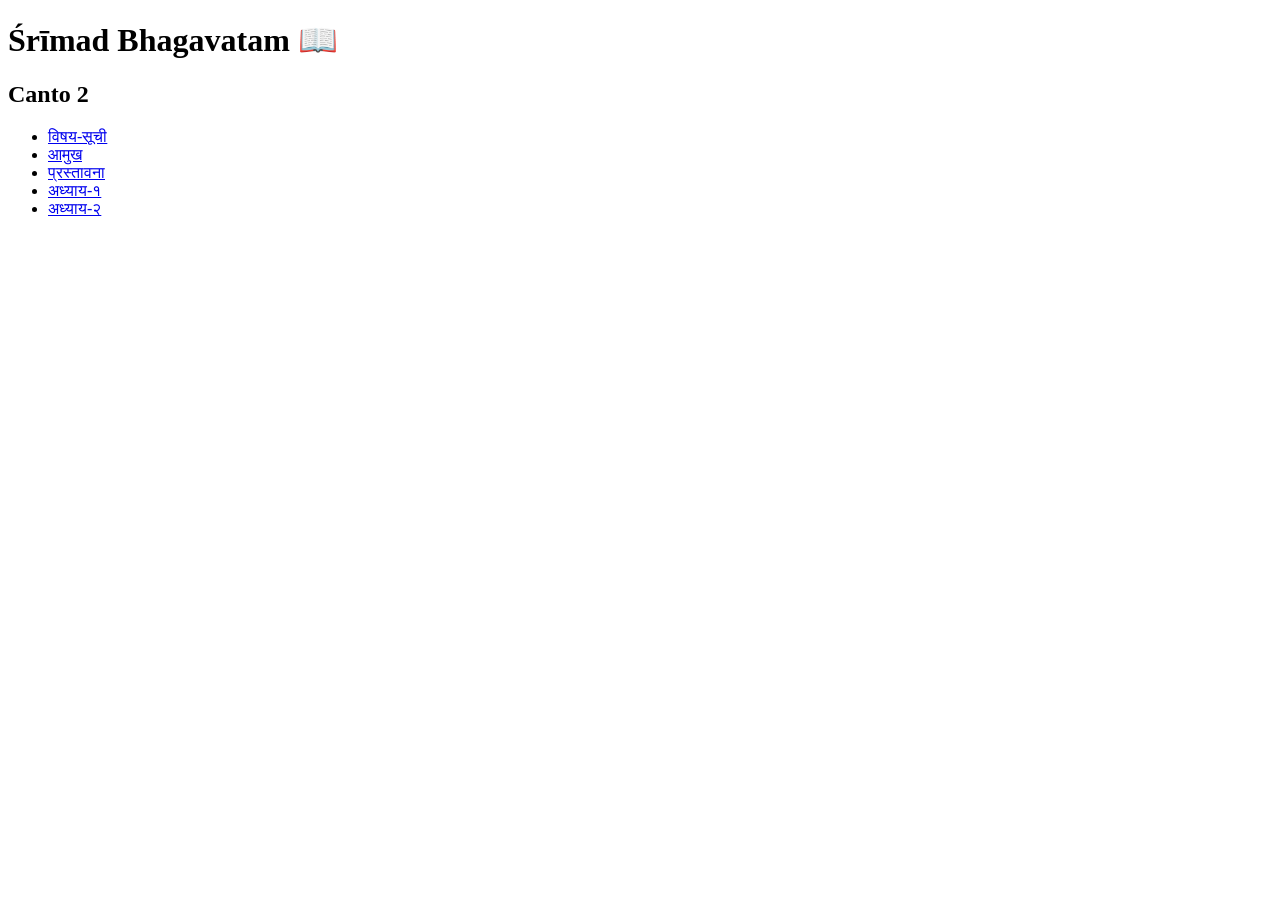
==== index.html @ 479b86d8 "Add Canto 2 links to index.html" ====
<!DOCTYPE html>
<html>
<head>
  <title>Bhagavatam Reading</title>
</head>
<body>

<h1>Śrīmad Bhagavatam 📖</h1>

<h2>Canto 2</h2>
<ul>
  <li><a href="Canto2/विषय-सूची.pdf" target="_blank"> विषय-सूची </a></li>
  <li><a href="Canto2/आमुख.pdf" target="_blank"> आमुख </a></li>
  <li><a href="Canto2/आमुख.pdf" target="_blank"> प्रस्तावना  </a></li>
  <li><a href="Canto2/आमुख.pdf" target="_blank"> अध्याय-१ </a></li>
  <li><a href="Canto2/आमुख.pdf" target="_blank"> अध्याय-२ </a></li>
</ul>

</body>
</html>
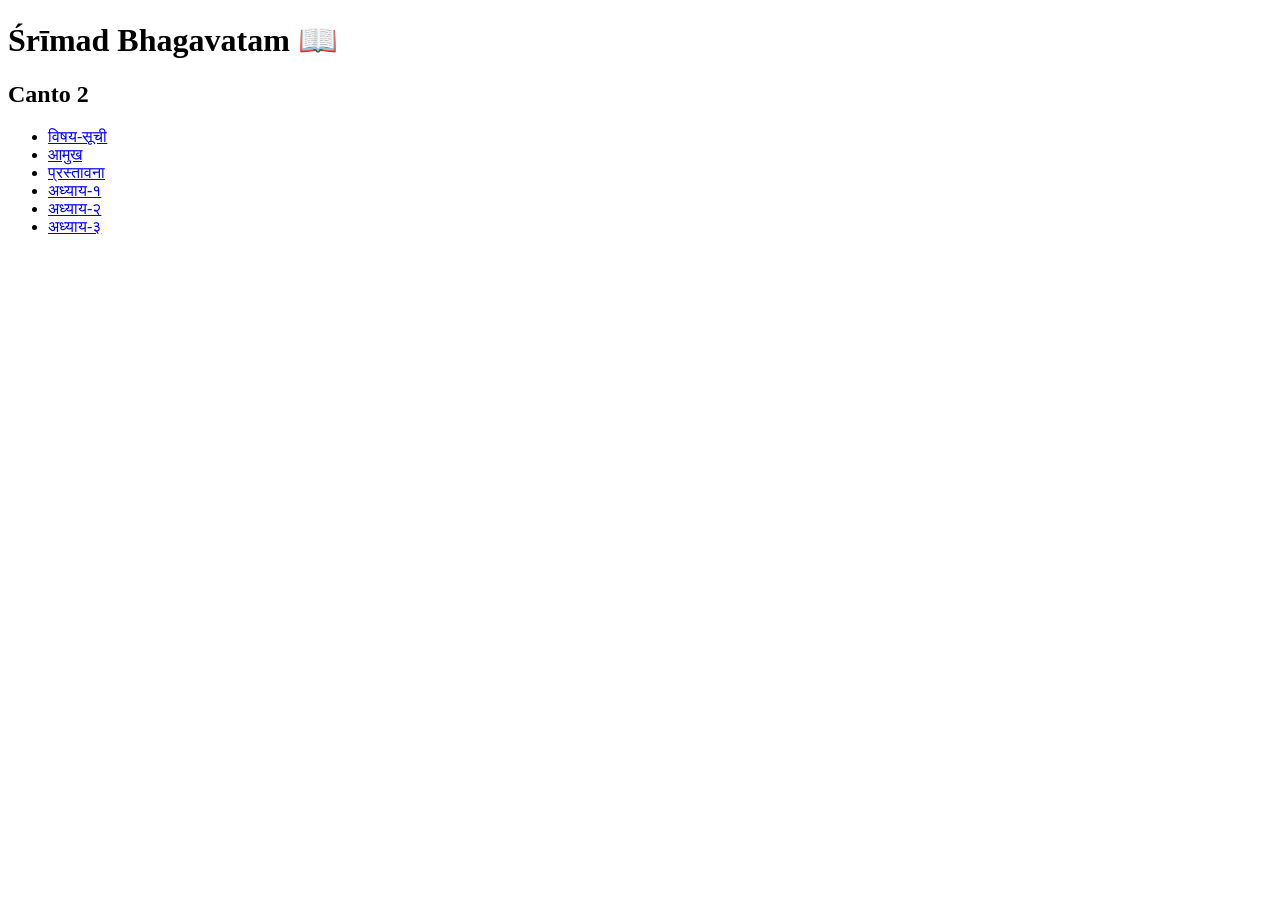
==== commit 32742fd3: "Add link for अध्याय-३ in index.html" ====
--- a/index.html
+++ b/index.html
@@ -11,9 +11,10 @@
 <ul>
   <li><a href="Canto2/विषय-सूची.pdf" target="_blank"> विषय-सूची </a></li>
   <li><a href="Canto2/आमुख.pdf" target="_blank"> आमुख </a></li>
-  <li><a href="Canto2/आमुख.pdf" target="_blank"> प्रस्तावना  </a></li>
-  <li><a href="Canto2/आमुख.pdf" target="_blank"> अध्याय-१ </a></li>
-  <li><a href="Canto2/आमुख.pdf" target="_blank"> अध्याय-२ </a></li>
+  <li><a href="Canto2/प्रस्तावना.pdf" target="_blank"> प्रस्तावना  </a></li>
+  <li><a href="Canto2/अध्याय-१.pdf" target="_blank"> अध्याय-१ </a></li>
+  <li><a href="Canto2/अध्याय-२.pdf" target="_blank"> अध्याय-२ </a></li>
+  <li><a href="Canto2/अध्याय-३.pdf" target="_blank"> अध्याय-३ </a></li>
 </ul>
 
 </body>
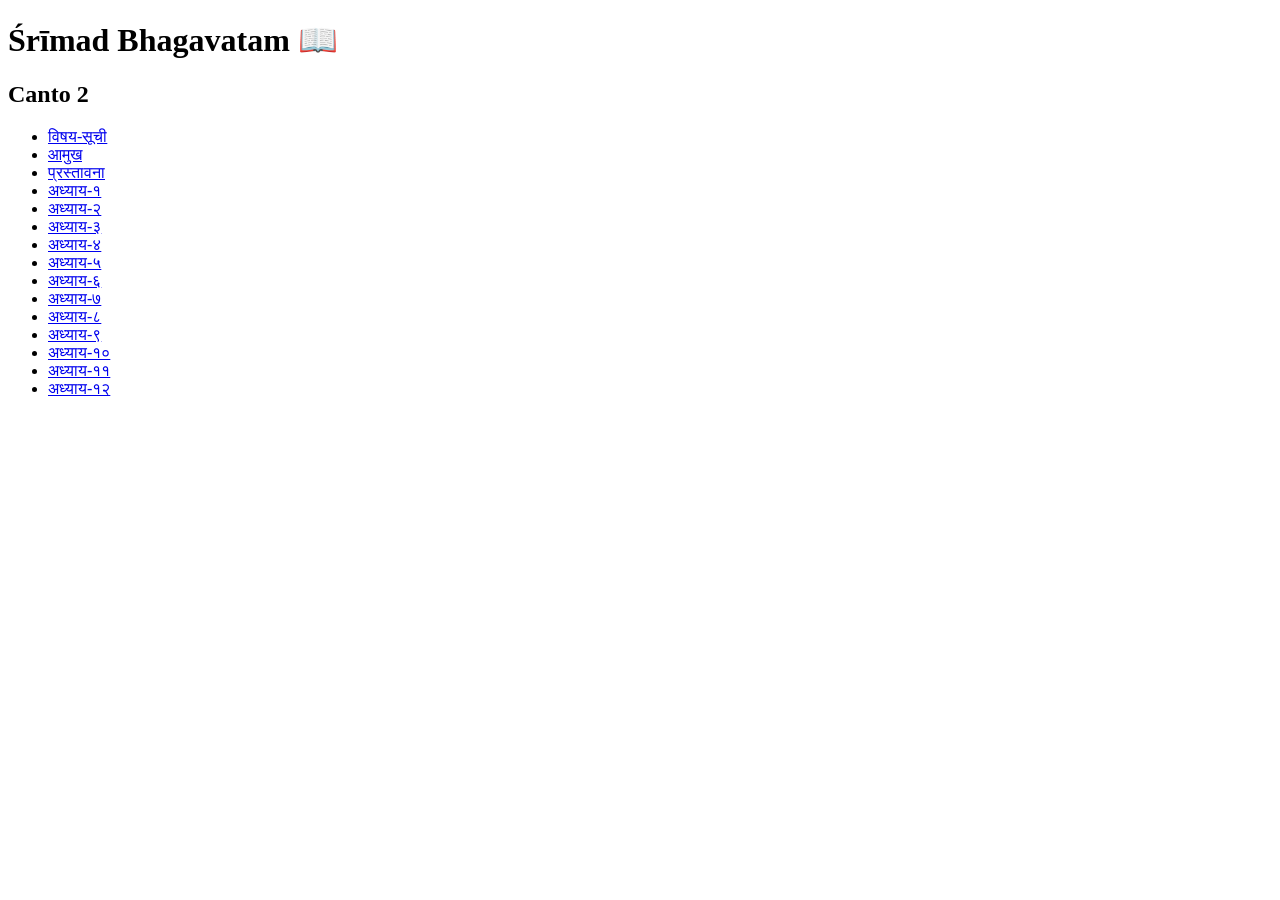
==== commit 7ff9c9b5: "Add links for chapters 4 to 12 in index.html" ====
--- a/index.html
+++ b/index.html
@@ -15,6 +15,15 @@
   <li><a href="Canto2/अध्याय-१.pdf" target="_blank"> अध्याय-१ </a></li>
   <li><a href="Canto2/अध्याय-२.pdf" target="_blank"> अध्याय-२ </a></li>
   <li><a href="Canto2/अध्याय-३.pdf" target="_blank"> अध्याय-३ </a></li>
+  <li><a href="Canto2/अध्याय-४.pdf" target="_blank"> अध्याय-४ </a></li>
+  <li><a href="Canto2/अध्याय-५.pdf" target="_blank"> अध्याय-५ </a></li>
+  <li><a href="Canto2/अध्याय-६.pdf" target="_blank"> अध्याय-६ </a></li>
+  <li><a href="Canto2/अध्याय-७.pdf" target="_blank"> अध्याय-७ </a></li>
+  <li><a href="Canto2/अध्याय-८.pdf" target="_blank"> अध्याय-८ </a></li>
+  <li><a href="Canto2/अध्याय-९.pdf" target="_blank"> अध्याय-९ </a></li>
+  <li><a href="Canto2/अध्याय-१०.pdf" target="_blank"> अध्याय-१० </a></li>
+  <li><a href="Canto2/अध्याय-११.pdf" target="_blank"> अध्याय-११ </a></li>
+  <li><a href="Canto2/अध्याय-१२.pdf" target="_blank"> अध्याय-१२ </a></li>
 </ul>
 
 </body>
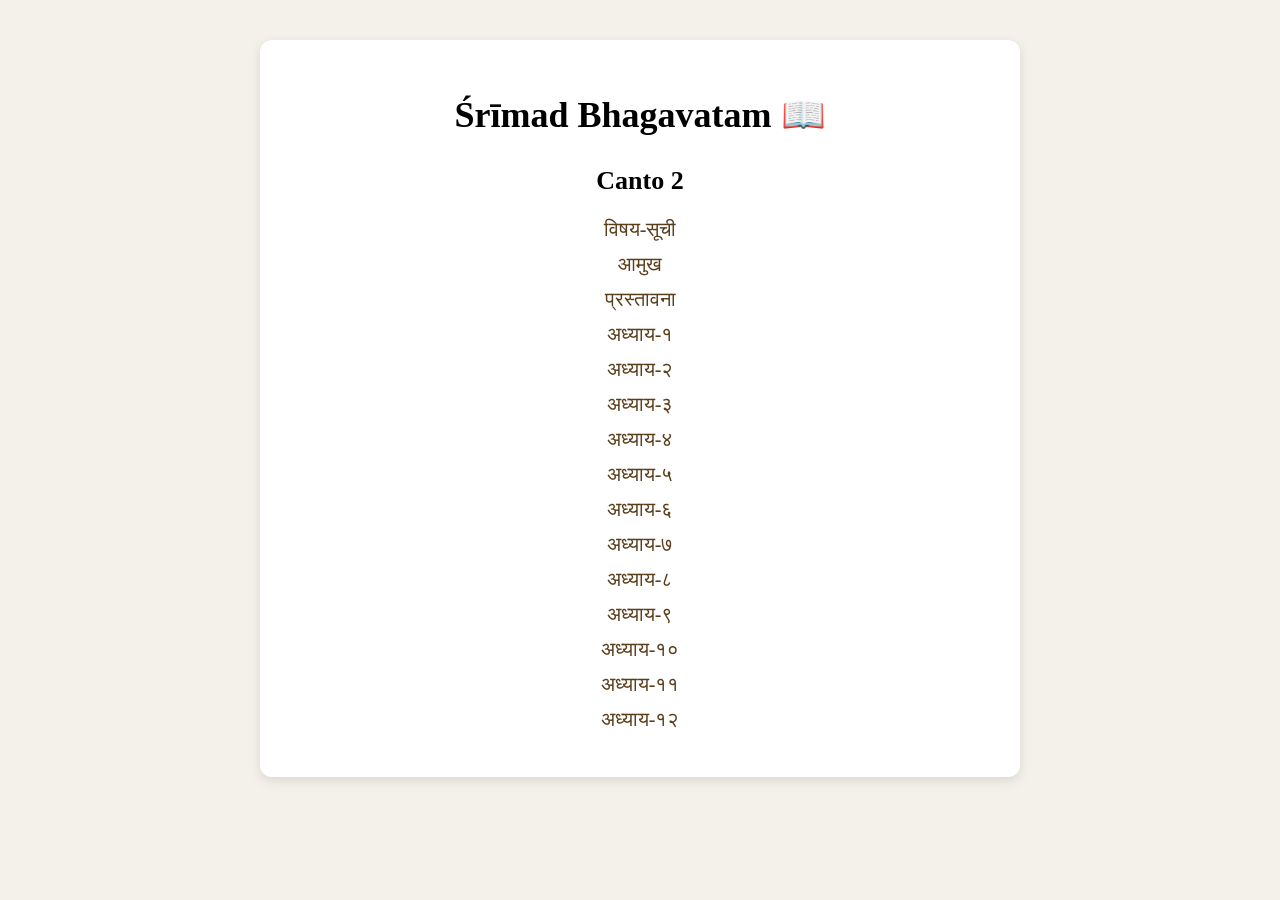
==== commit 38cdea3a: "Add styling and structure to index.html" ====
--- a/index.html
+++ b/index.html
@@ -2,12 +2,72 @@
 <html>
 <head>
   <title>Bhagavatam Reading</title>
+
+  <style>
+    body {
+      margin: 0;
+      font-family: Georgia, serif;
+      background: #f4f1ea;
+      display: flex;
+      justify-content: center;
+    }
+
+    .container {
+      max-width: 700px;
+      width: 100%;
+      background: white;
+      padding: 30px;
+      margin-top: 40px;
+      border-radius: 12px;
+      box-shadow: 0 4px 12px rgba(0,0,0,0.1);
+    }
+
+    h1 {
+      text-align: center;
+      font-size: 36px;
+      margin-bottom: 10px;
+    }
+
+    h2 {
+      text-align: center;
+      margin-top: 30px;
+      font-size: 26px;
+    }
+
+    ul {
+      list-style: none;
+      padding: 0;
+      margin-top: 20px;
+    }
+
+    li {
+      margin: 12px 0;
+      text-align: center;
+    }
+
+    a {
+      text-decoration: none;
+      font-size: 20px;
+      color: #5a3e1b;
+      padding: 8px 12px;
+      border-radius: 6px;
+      transition: 0.2s;
+    }
+
+    a:hover {
+      background: #f0e6d6;
+    }
+  </style>
 </head>
+
 <body>
+
+<div class="container">
 
 <h1>Śrīmad Bhagavatam 📖</h1>
 
 <h2>Canto 2</h2>
+
 <ul>
   <li><a href="Canto2/विषय-सूची.pdf" target="_blank"> विषय-सूची </a></li>
   <li><a href="Canto2/आमुख.pdf" target="_blank"> आमुख </a></li>
@@ -26,5 +86,7 @@
   <li><a href="Canto2/अध्याय-१२.pdf" target="_blank"> अध्याय-१२ </a></li>
 </ul>
 
+</div>
+
 </body>
 </html>
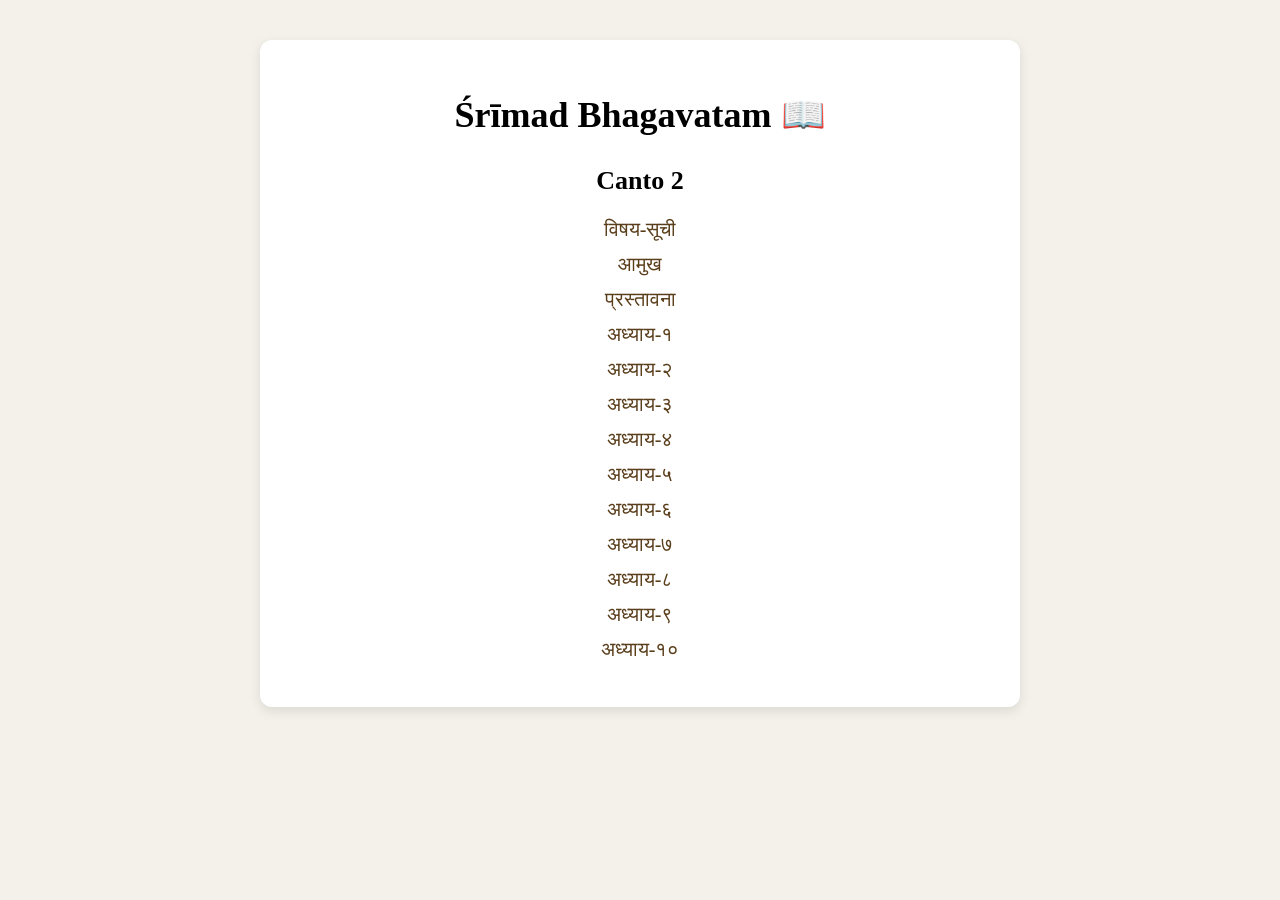
==== commit 569980e8: "Remove links to अध्याय-११ and अध्याय-१२" ====
--- a/index.html
+++ b/index.html
@@ -82,8 +82,6 @@
   <li><a href="Canto2/अध्याय-८.pdf" target="_blank"> अध्याय-८ </a></li>
   <li><a href="Canto2/अध्याय-९.pdf" target="_blank"> अध्याय-९ </a></li>
   <li><a href="Canto2/अध्याय-१०.pdf" target="_blank"> अध्याय-१० </a></li>
-  <li><a href="Canto2/अध्याय-११.pdf" target="_blank"> अध्याय-११ </a></li>
-  <li><a href="Canto2/अध्याय-१२.pdf" target="_blank"> अध्याय-१२ </a></li>
 </ul>
 
 </div>
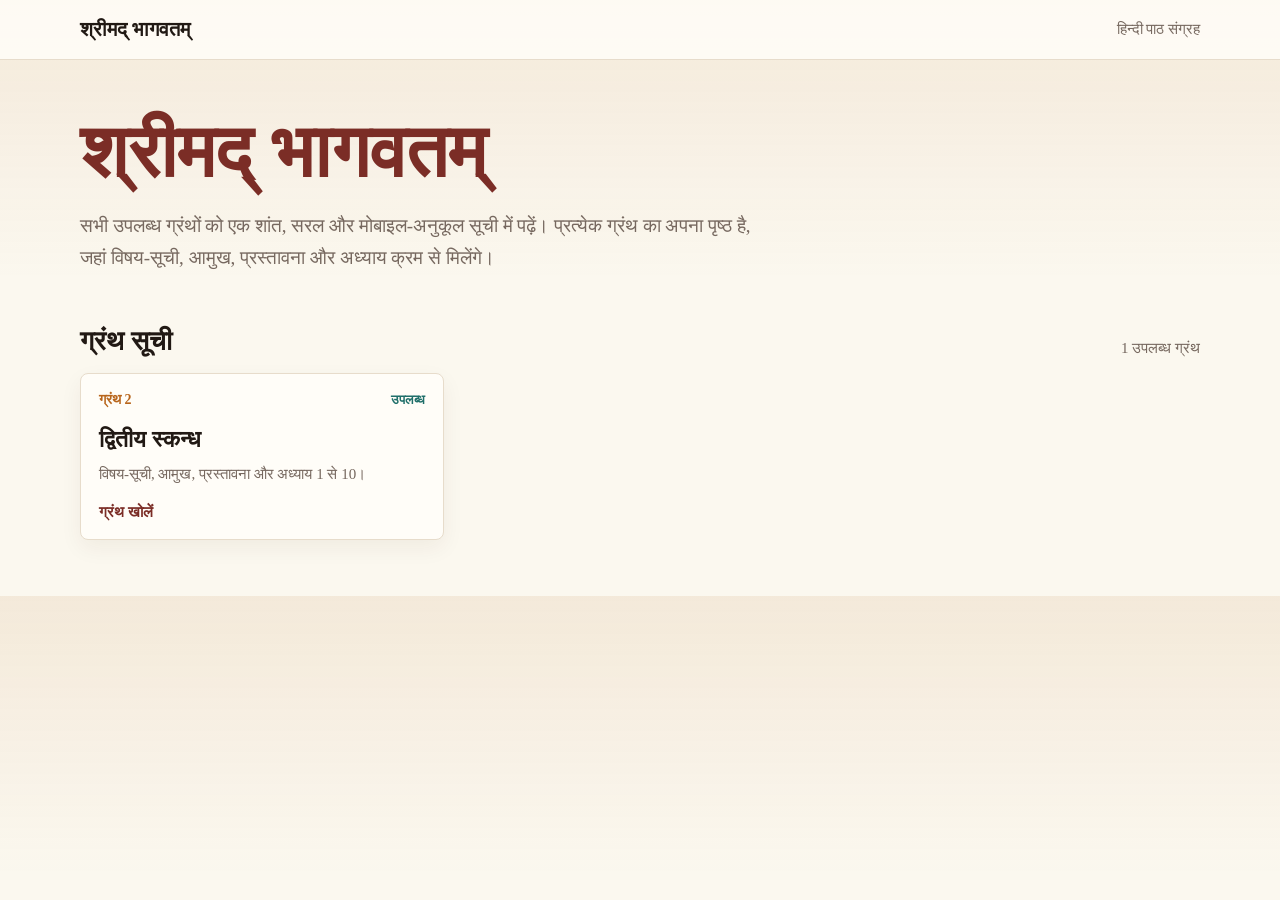
==== commit 1973219a: "added New design" ====
--- a/index.html
+++ b/index.html
@@ -1,90 +1,40 @@
 <!DOCTYPE html>
-<html>
+<html lang="hi">
 <head>
-  <title>Bhagavatam Reading</title>
+  <meta charset="UTF-8">
+  <meta name="viewport" content="width=device-width, initial-scale=1.0">
+  <title>श्रीमद् भागवतम् - ग्रंथ सूची</title>
+  <link rel="stylesheet" href="assets/styles.css">
+</head>
+<body>
+  <header class="site-header">
+    <div class="header-inner">
+      <a class="brand" href="index.html">श्रीमद् भागवतम्</a>
+      <div class="nav-note">हिन्दी पाठ संग्रह</div>
+    </div>
+  </header>
 
-  <style>
-    body {
-      margin: 0;
-      font-family: Georgia, serif;
-      background: #f4f1ea;
-      display: flex;
-      justify-content: center;
-    }
+  <main class="main">
+    <section class="hero">
+      <h1>श्रीमद् भागवतम्</h1>
+      <p>सभी उपलब्ध ग्रंथों को एक शांत, सरल और मोबाइल-अनुकूल सूची में पढ़ें। प्रत्येक ग्रंथ का अपना पृष्ठ है, जहां विषय-सूची, आमुख, प्रस्तावना और अध्याय क्रम से मिलेंगे।</p>
+    </section>
 
-    .container {
-      max-width: 700px;
-      width: 100%;
-      background: white;
-      padding: 30px;
-      margin-top: 40px;
-      border-radius: 12px;
-      box-shadow: 0 4px 12px rgba(0,0,0,0.1);
-    }
+    <section aria-labelledby="books-title">
+      <div class="section-title">
+        <h2 id="books-title">ग्रंथ सूची</h2>
+        <div class="count">1 उपलब्ध ग्रंथ</div>
+      </div>
 
-    h1 {
-      text-align: center;
-      font-size: 36px;
-      margin-bottom: 10px;
-    }
-
-    h2 {
-      text-align: center;
-      margin-top: 30px;
-      font-size: 26px;
-    }
-
-    ul {
-      list-style: none;
-      padding: 0;
-      margin-top: 20px;
-    }
-
-    li {
-      margin: 12px 0;
-      text-align: center;
-    }
-
-    a {
-      text-decoration: none;
-      font-size: 20px;
-      color: #5a3e1b;
-      padding: 8px 12px;
-      border-radius: 6px;
-      transition: 0.2s;
-    }
-
-    a:hover {
-      background: #f0e6d6;
-    }
-  </style>
-</head>
-
-<body>
-
-<div class="container">
-
-<h1>Śrīmad Bhagavatam 📖</h1>
-
-<h2>Canto 2</h2>
-
-<ul>
-  <li><a href="Canto2/विषय-सूची.pdf" target="_blank"> विषय-सूची </a></li>
-  <li><a href="Canto2/आमुख.pdf" target="_blank"> आमुख </a></li>
-  <li><a href="Canto2/प्रस्तावना.pdf" target="_blank"> प्रस्तावना  </a></li>
-  <li><a href="Canto2/अध्याय-१.pdf" target="_blank"> अध्याय-१ </a></li>
-  <li><a href="Canto2/अध्याय-२.pdf" target="_blank"> अध्याय-२ </a></li>
-  <li><a href="Canto2/अध्याय-३.pdf" target="_blank"> अध्याय-३ </a></li>
-  <li><a href="Canto2/अध्याय-४.pdf" target="_blank"> अध्याय-४ </a></li>
-  <li><a href="Canto2/अध्याय-५.pdf" target="_blank"> अध्याय-५ </a></li>
-  <li><a href="Canto2/अध्याय-६.pdf" target="_blank"> अध्याय-६ </a></li>
-  <li><a href="Canto2/अध्याय-७.pdf" target="_blank"> अध्याय-७ </a></li>
-  <li><a href="Canto2/अध्याय-८.pdf" target="_blank"> अध्याय-८ </a></li>
-  <li><a href="Canto2/अध्याय-९.pdf" target="_blank"> अध्याय-९ </a></li>
-  <li><a href="Canto2/अध्याय-१०.pdf" target="_blank"> अध्याय-१० </a></li>
-</ul>
-
-</div>
-
+      <div class="book-grid">
+        <a class="book-card" href="books/canto-2.html">
+          <div class="book-kicker">ग्रंथ 2 <span class="status">उपलब्ध</span></div>
+          <h3>द्वितीय स्कन्ध</h3>
+          <p>विषय-सूची, आमुख, प्रस्तावना और अध्याय 1 से 10।</p>
+          <span class="open-label">ग्रंथ खोलें</span>
+        </a>
+      </div>
+    </section>
+  </main>
 </body>
 </html>
--- a/assets/styles.css
+++ b/assets/styles.css
@@ -0,0 +1,291 @@
+:root {
+  --paper: #fbf8ef;
+  --surface: #fffdf8;
+  --ink: #211914;
+  --muted: #76685f;
+  --saffron: #b8651b;
+  --maroon: #7b2d26;
+  --teal: #1f6f6a;
+  --line: #e7dccb;
+  --shadow: 0 16px 40px rgba(64, 41, 21, 0.12);
+}
+
+* {
+  box-sizing: border-box;
+}
+
+body {
+  margin: 0;
+  color: var(--ink);
+  font-family: Georgia, "Noto Serif Devanagari", "Noto Serif", serif;
+  background:
+    linear-gradient(180deg, rgba(184, 101, 27, 0.10), transparent 280px),
+    var(--paper);
+}
+
+a {
+  color: inherit;
+  text-decoration: none;
+}
+
+.site-header {
+  border-bottom: 1px solid var(--line);
+  background: rgba(255, 253, 248, 0.88);
+}
+
+.header-inner,
+.main {
+  width: min(1120px, calc(100% - 32px));
+  margin: 0 auto;
+}
+
+.narrow {
+  width: min(980px, calc(100% - 32px));
+}
+
+.header-inner {
+  display: flex;
+  align-items: center;
+  justify-content: space-between;
+  gap: 18px;
+  padding: 18px 0;
+}
+
+.brand {
+  font-size: 20px;
+  font-weight: 700;
+  letter-spacing: 0;
+}
+
+.nav-note,
+.back-link {
+  font-size: 15px;
+}
+
+.nav-note {
+  color: var(--muted);
+}
+
+.back-link {
+  color: var(--maroon);
+  font-weight: 700;
+}
+
+.hero {
+  padding: 54px 0 34px;
+}
+
+.hero h1,
+.book-hero h1 {
+  margin: 0;
+  color: var(--maroon);
+  font-size: clamp(42px, 7vw, 74px);
+  line-height: 1.05;
+  letter-spacing: 0;
+}
+
+.hero p,
+.book-hero p {
+  max-width: 680px;
+  margin: 18px 0 0;
+  color: var(--muted);
+  font-size: 19px;
+  line-height: 1.7;
+}
+
+.section-title {
+  display: flex;
+  align-items: end;
+  justify-content: space-between;
+  gap: 16px;
+  margin: 18px 0 16px;
+}
+
+.section-title h2 {
+  margin: 0;
+  font-size: 27px;
+  letter-spacing: 0;
+}
+
+.count {
+  color: var(--muted);
+  font-size: 15px;
+}
+
+.book-grid {
+  display: grid;
+  grid-template-columns: repeat(3, minmax(0, 1fr));
+  gap: 14px;
+  padding-bottom: 56px;
+}
+
+.book-card {
+  min-height: 150px;
+  padding: 18px;
+  border: 1px solid var(--line);
+  border-radius: 8px;
+  background: var(--surface);
+  box-shadow: 0 8px 22px rgba(64, 41, 21, 0.06);
+  transition: transform 0.18s ease, box-shadow 0.18s ease, border-color 0.18s ease;
+}
+
+.book-card:hover {
+  transform: translateY(-3px);
+  border-color: rgba(184, 101, 27, 0.45);
+  box-shadow: var(--shadow);
+}
+
+.book-kicker {
+  display: flex;
+  align-items: center;
+  justify-content: space-between;
+  gap: 12px;
+  color: var(--saffron);
+  font-size: 14px;
+  font-weight: 700;
+  text-transform: uppercase;
+}
+
+.status {
+  color: var(--teal);
+  font-size: 13px;
+  text-transform: none;
+}
+
+.book-card h3 {
+  margin: 18px 0 8px;
+  font-size: 23px;
+  line-height: 1.25;
+  letter-spacing: 0;
+}
+
+.book-card p {
+  margin: 0;
+  color: var(--muted);
+  font-size: 15px;
+  line-height: 1.55;
+}
+
+.open-label {
+  display: inline-block;
+  margin-top: 18px;
+  color: var(--maroon);
+  font-size: 15px;
+  font-weight: 700;
+}
+
+.book-hero {
+  padding: 48px 0 28px;
+}
+
+.eyebrow {
+  color: var(--saffron);
+  font-size: 15px;
+  font-weight: 700;
+  text-transform: uppercase;
+}
+
+.book-hero h1 {
+  margin-top: 10px;
+}
+
+.content-panel {
+  margin: 14px 0 56px;
+  border: 1px solid var(--line);
+  border-radius: 8px;
+  background: var(--surface);
+  box-shadow: var(--shadow);
+  overflow: hidden;
+}
+
+.panel-header {
+  display: flex;
+  align-items: center;
+  justify-content: space-between;
+  gap: 16px;
+  padding: 20px 22px;
+  border-bottom: 1px solid var(--line);
+}
+
+.panel-header h2 {
+  margin: 0;
+  font-size: 24px;
+  letter-spacing: 0;
+}
+
+.panel-header span {
+  color: var(--muted);
+  font-size: 15px;
+}
+
+.link-list {
+  display: grid;
+  grid-template-columns: repeat(2, minmax(0, 1fr));
+  gap: 1px;
+  margin: 0;
+  padding: 0;
+  list-style: none;
+  background: var(--line);
+}
+
+.link-list li {
+  background: var(--surface);
+}
+
+.doc-link {
+  display: flex;
+  align-items: center;
+  justify-content: space-between;
+  gap: 16px;
+  min-height: 64px;
+  padding: 16px 18px;
+  transition: background 0.18s ease;
+}
+
+.doc-link:hover {
+  background: rgba(184, 101, 27, 0.08);
+}
+
+.doc-title {
+  font-size: 18px;
+  font-weight: 700;
+  line-height: 1.35;
+}
+
+.doc-type {
+  flex: 0 0 auto;
+  color: var(--teal);
+  font-size: 13px;
+  font-weight: 700;
+  text-transform: uppercase;
+}
+
+@media (max-width: 860px) {
+  .book-grid {
+    grid-template-columns: repeat(2, minmax(0, 1fr));
+  }
+}
+
+@media (max-width: 650px) {
+  .link-list {
+    grid-template-columns: 1fr;
+  }
+}
+
+@media (max-width: 560px) {
+  .header-inner,
+  .section-title,
+  .panel-header {
+    align-items: flex-start;
+    flex-direction: column;
+  }
+
+  .hero,
+  .book-hero {
+    padding-top: 38px;
+  }
+
+  .book-grid {
+    grid-template-columns: 1fr;
+  }
+}
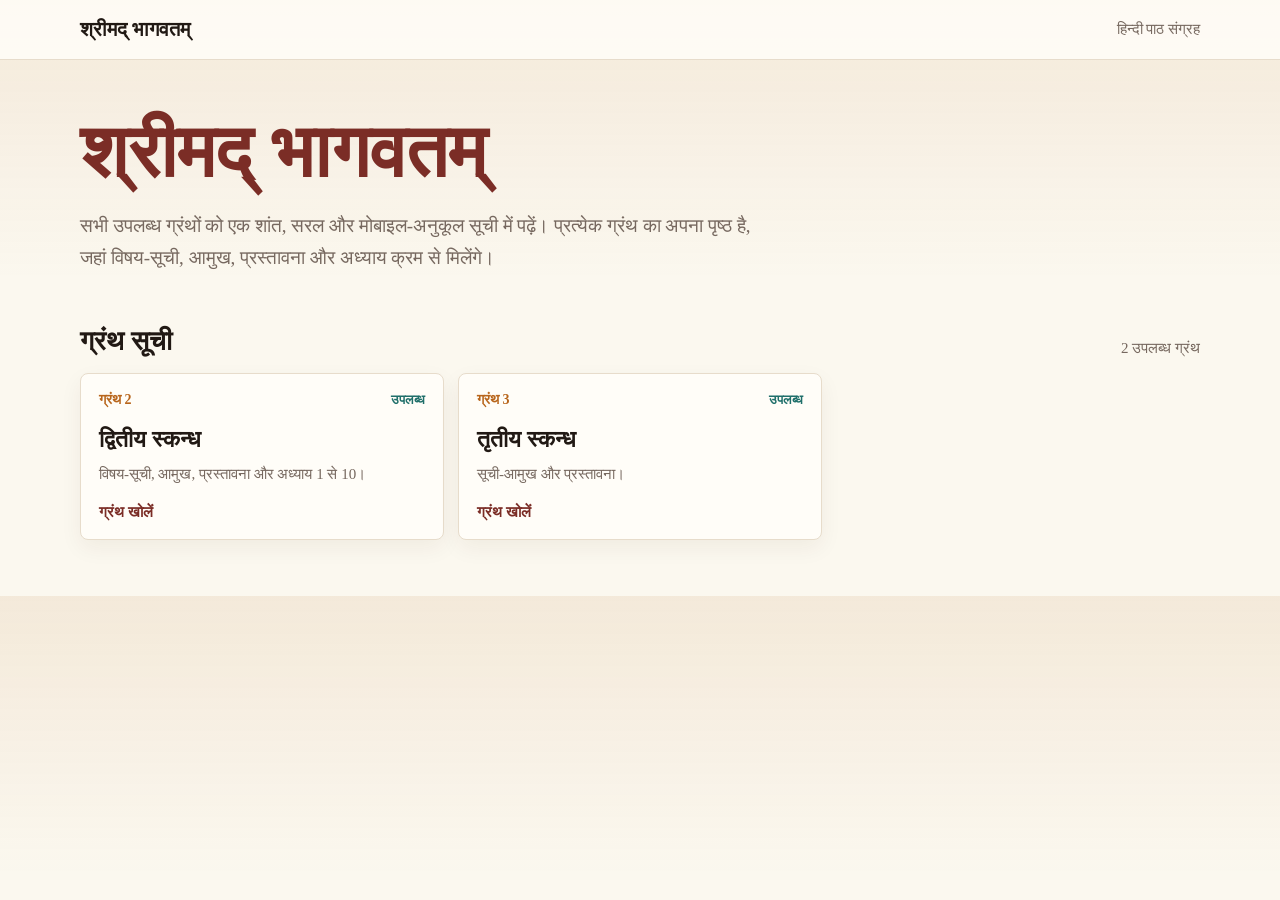
==== commit dc2c8f57: "added Canto 3" ====
--- a/index.html
+++ b/index.html
@@ -23,7 +23,7 @@
     <section aria-labelledby="books-title">
       <div class="section-title">
         <h2 id="books-title">ग्रंथ सूची</h2>
-        <div class="count">1 उपलब्ध ग्रंथ</div>
+        <div class="count">2 उपलब्ध ग्रंथ</div>
       </div>
 
       <div class="book-grid">
@@ -33,6 +33,13 @@
           <p>विषय-सूची, आमुख, प्रस्तावना और अध्याय 1 से 10।</p>
           <span class="open-label">ग्रंथ खोलें</span>
         </a>
+
+        <a class="book-card" href="books/canto-3.html">
+          <div class="book-kicker">ग्रंथ 3 <span class="status">उपलब्ध</span></div>
+          <h3>तृतीय स्कन्ध</h3>
+          <p>सूची-आमुख और प्रस्तावना।</p>
+          <span class="open-label">ग्रंथ खोलें</span>
+        </a>
       </div>
     </section>
   </main>
